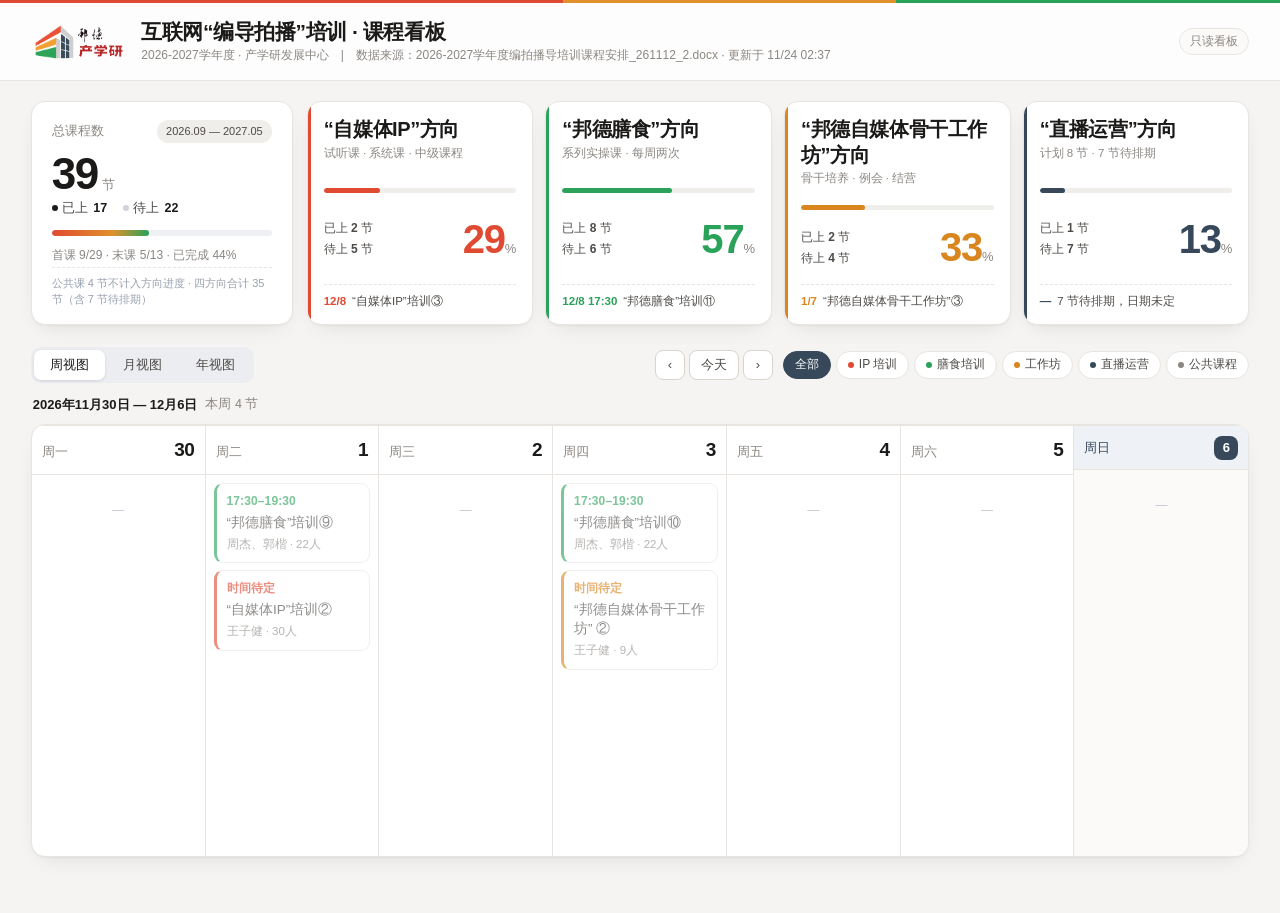
==== docs/index.html @ 047acc5b "移动端窄屏保留「只读看板」标识，改为紧凑样式" ====
<!DOCTYPE html>
<html lang="zh-CN">
<head>
<meta charset="utf-8" />
<meta name="viewport" content="width=device-width, initial-scale=1" />
<title>编导拍播培训 · 课程看板</title>
<link rel="stylesheet" href="./styles.css?v=c5e7b145" />
<link rel="icon" href="./assets/logo.png" />
</head>
<body>

<div class="brandbar"></div>

<header class="topbar">
  <div class="brand">
    <img class="brand-logo" src="./assets/logo.png" alt="邦德 · 产学研" />
    <div class="brand-text">
      <h1>互联网“编导拍播”培训 · 课程看板</h1>
      <p class="sub" id="meta-line">2026-2027学年度 · 产学研发展中心</p>
    </div>
  </div>
  <div class="topbar-actions">
    <span class="mode-badge" id="mode-badge"></span>
    <button class="btn ghost" id="btn-upload">
      <svg viewBox="0 0 20 20" width="15" height="15" fill="none" stroke="currentColor" stroke-width="1.7" stroke-linecap="round" stroke-linejoin="round"><path d="M10 14V3m0 0L6 7m4-4l4 4"/><path d="M3 13v3a2 2 0 002 2h10a2 2 0 002-2v-3"/></svg>
      上传课程表
    </button>
    <button class="btn primary" id="btn-edit">
      <svg viewBox="0 0 20 20" width="15" height="15" fill="none" stroke="currentColor" stroke-width="1.7" stroke-linecap="round" stroke-linejoin="round"><path d="M13.5 3.5l3 3L7 16H4v-3z"/></svg>
      编辑课程
    </button>
  </div>
</header>

<main>
  <!-- 总览 -->
  <section class="overview">
    <div class="card total-card">
      <div class="total-head">
        <span class="card-label">总课程数</span>
        <span class="pill" id="cycle-pill">—</span>
      </div>
      <div class="total-number"><span id="stat-total">0</span><em>节</em></div>
      <div class="total-split">
        <span><i class="dot done"></i>已上 <b id="stat-done">0</b></span>
        <span><i class="dot todo"></i>待上 <b id="stat-todo">0</b></span>
      </div>
      <div class="bar"><span id="stat-bar" style="width:0%"></span></div>
      <div class="total-foot" id="stat-foot">—</div>
    </div>

    <div class="track-grid" id="track-cards"></div>
  </section>

  <!-- 视图切换 -->
  <section class="views">
    <div class="viewbar">
      <div class="segmented" id="segmented">
        <button data-view="week" class="active">周视图</button>
        <button data-view="month">月视图</button>
        <button data-view="year">年视图</button>
      </div>
      <div class="viewbar-right">
        <div class="nav-group" id="nav-group">
          <button class="nav-btn" id="nav-prev" aria-label="上一个">‹</button>
          <button class="nav-btn today" id="nav-today">今天</button>
          <button class="nav-btn" id="nav-next" aria-label="下一个">›</button>
        </div>
        <div class="chips" id="filters"></div>
      </div>
    </div>

    <div class="view-title" id="view-title">—</div>

    <div class="panel" id="panel-week"></div>
    <div class="panel" id="panel-month" hidden></div>
    <div class="panel" id="panel-year" hidden></div>
  </section>
</main>

<!-- 编辑课程弹窗 -->
<div class="modal" id="modal-edit" hidden>
  <div class="modal-mask" data-close></div>
  <div class="modal-panel">
    <div class="modal-head">
      <div>
        <h2>编辑课程安排</h2>
        <p class="muted" id="edit-hint">修改后保存，看板会立即更新（自动备份上一版）</p>
      </div>
      <button class="icon-btn" data-close aria-label="关闭">✕</button>
    </div>
    <div class="modal-body">
      <div class="edit-toolbar">
        <button class="btn small ghost" id="btn-add-row">＋ 新增课程</button>
        <button class="btn small ghost" id="btn-export">导出 JSON</button>
        <span class="spacer"></span>
        <span class="muted small" id="edit-count">共 0 节</span>
      </div>
      <div class="edit-table-wrap">
        <table class="edit-table">
          <thead>
            <tr>
              <th style="width:118px">日期</th>
              <th style="width:76px">开始</th>
              <th style="width:76px">结束</th>
              <th>课程名称</th>
              <th style="width:152px">授课教师</th>
              <th style="width:78px">人数</th>
              <th style="width:196px">方向</th>
              <th style="width:44px"></th>
            </tr>
          </thead>
          <tbody id="edit-body"></tbody>
        </table>
      </div>
    </div>
    <div class="modal-foot">
      <span class="muted small">提示：日期用日期选择器，时间留空表示待定</span>
      <div class="grow"></div>
      <button class="btn ghost" data-close>取消</button>
      <button class="btn primary" id="btn-save">保存修改</button>
    </div>
  </div>
</div>

<!-- 上传课程表弹窗 -->
<div class="modal" id="modal-upload" hidden>
  <div class="modal-mask" data-close></div>
  <div class="modal-panel narrow">
    <div class="modal-head">
      <div>
        <h2>上传新的课程表</h2>
        <p class="muted">上传 .docx 课程安排，看板会自动重新读取并覆盖当前数据</p>
      </div>
      <button class="icon-btn" data-close aria-label="关闭">✕</button>
    </div>
    <div class="modal-body">
      <label class="dropzone" id="dropzone">
        <input type="file" id="file-input" accept=".docx,.csv,.json" hidden />
        <svg viewBox="0 0 24 24" width="30" height="30" fill="none" stroke="currentColor" stroke-width="1.6" stroke-linecap="round" stroke-linejoin="round"><path d="M12 16V4m0 0L7.5 8.5M12 4l4.5 4.5"/><path d="M4 15v3.5A2.5 2.5 0 006.5 21h11A2.5 2.5 0 0020 18.5V15"/></svg>
        <strong>点击选择文件，或直接拖进来</strong>
        <span class="muted small">支持 .docx（推荐）/ .csv / .json，单个文件不超过 40MB</span>
      </label>
      <div class="upload-status" id="upload-status" hidden></div>
      <ul class="tips">
        <li>文档里需要有表格，且四列含义为：<b>时间</b>（含「2026年11月10日 周二」）、<b>培训项目名称</b>、<b>授课教师</b>、<b>参与学生人数</b>。</li>
        <li>时间列里写了「17:30-19:30」会自动识别为上课时段，没写则显示为「待定」。</li>
        <li>方向按课程名关键词自动归类（膳食 / 工作坊 / 自媒体IP）；试听、动员会、宣讲会归入「公共课程」，只计入总数、不参与方向进度。上传后可在「编辑课程」里手动改。</li>
        <li id="tip-backup">上传前的版本会自动备份到 <code>data/backup/</code>，误传可从历史数据恢复。</li>
      </ul>
      <div class="meta-box" id="source-box"></div>
    </div>
    <div class="modal-foot">
      <div class="grow"></div>
      <button class="btn ghost" data-close>关闭</button>
    </div>
  </div>
</div>

<!-- 维护设置弹窗（仅 ?edit=1 时可进入） -->
<div class="modal" id="modal-maint" hidden>
  <div class="modal-mask" data-close></div>
  <div class="modal-panel narrow">
    <div class="modal-head">
      <div>
        <h2>维护设置</h2>
        <p class="muted">配置后，页面上的「编辑课程」「上传课程表」会直接提交到 GitHub 仓库，并自动重新发布</p>
      </div>
      <button class="icon-btn" data-close aria-label="关闭">✕</button>
    </div>
    <div class="modal-body">
      <label class="field"><span>仓库</span><input id="maint-repo" placeholder="用户名/仓库名" /></label>
      <label class="field"><span>分支</span><input id="maint-branch" placeholder="main" /></label>
      <label class="field"><span>访问令牌（Fine-grained token）</span><input id="maint-token" type="password" placeholder="github_pat_..." /></label>
      <p class="hint">令牌只保存在这台设备的浏览器里，不会随看板发布出去。建议新建 Fine-grained token，只授权这一个仓库，权限只勾 <b>Contents: Read and write</b>。</p>
      <div class="upload-status" id="maint-status" hidden></div>
    </div>
    <div class="modal-foot">
      <button class="btn ghost small" id="maint-clear">清除令牌</button>
      <div class="grow"></div>
      <button class="btn primary" id="maint-save">保存并验证</button>
    </div>
  </div>
</div>

<div class="toast" id="toast" hidden></div>

<script>window.__BUILD__={readonly:true,builtAt:"2026-11-24T05:23:12.564Z"};</script>
<script src="./docx-client.js?v=c5e7b145"></script>
<script src="./app.js?v=c5e7b145"></script>
</body>
</html>
---- docs/styles.css ----
:root {
  --bg: #f5f4f2;
  --surface: #ffffff;
  --surface-2: #fbfaf9;
  --line: #e8e5e0;
  --line-strong: #d8d4cd;
  --text: #1b1a19;
  --text-2: #4d4a47;
  --muted: #8b8681;

  /* —— 以下取自「邦德·产学研」logo —— */
  --brand: #b4201e;          /* 产学研字红 */
  --brand-soft: #fbeeec;
  --navy: #36485a;           /* 大楼窗格藏蓝 */
  --navy-soft: #eef2f6;
  --stripe-red: #e04a32;     /* 红色斜条 */
  --stripe-orange: #e0912b;  /* 橙色斜条 */
  --stripe-green: #2aa25a;   /* 绿色斜条 */

  --ip: #e04a32;
  --ip-soft: #fdeeeb;
  --meal: #2aa25a;
  --meal-soft: #e8f6ee;
  --workshop: #d9861f;
  --workshop-soft: #fdf3e4;
  --live: #36485a;
  --live-soft: #e9eef3;
  --common: #8b8681;
  --common-soft: #f0ede9;
  --neutral: #8b8681;
  --neutral-soft: #f0eeeb;
  --shadow: 0 1px 2px rgba(27, 26, 25, .04), 0 8px 24px -12px rgba(27, 26, 25, .16);
  --radius: 14px;
  --pad: clamp(20px, 2.4vw, 52px);
}

* { box-sizing: border-box; }

html, body {
  margin: 0;
  padding: 0;
  background: var(--bg);
  color: var(--text);
  font-family: -apple-system, BlinkMacSystemFont, "PingFang SC", "Hiragino Sans GB", "Microsoft YaHei", "Helvetica Neue", Arial, sans-serif;
  -webkit-font-smoothing: antialiased;
  font-size: 14px;
  line-height: 1.5;
}

button { font-family: inherit; cursor: pointer; }
.muted { color: var(--muted); }
.small { font-size: 12px; }
.grow { flex: 1; }

/* ---------------- 顶栏 ---------------- */
.topbar {
  display: flex;
  align-items: center;
  justify-content: space-between;
  gap: 16px;
  padding: 16px var(--pad);
  background: rgba(255, 255, 255, .82);
  backdrop-filter: saturate(1.6) blur(12px);
  border-bottom: 1px solid var(--line);
  position: sticky;
  top: 0;
  z-index: 40;
}
.brandbar {
  height: 3px;
  background: linear-gradient(90deg,
    var(--stripe-red) 0 44%,
    var(--stripe-orange) 44% 70%,
    var(--stripe-green) 70% 100%);
}
.brand { display: flex; align-items: center; gap: 14px; min-width: 0; }
.brand-logo {
  height: 42px;
  width: auto;
  display: block;
  flex: none;
  user-select: none;
  -webkit-user-drag: none;
}
.brand-text { min-width: 0; overflow: hidden; }
.brand h1 {
  font-size: 21px;
  font-weight: 600;
  margin: 0;
  letter-spacing: -.02em;
  line-height: 1.25;
  white-space: nowrap;
  overflow: hidden;
  text-overflow: ellipsis;
}
.brand .sub {
  margin: 1px 0 0;
  font-size: 12px;
  color: var(--muted);
  white-space: nowrap;
  overflow: hidden;
  text-overflow: ellipsis;
}
.meta-src { color: var(--muted); }
.topbar-actions { display: flex; gap: 8px; flex: none; align-items: center; }
.mode-badge {
  font-size: 11.5px;
  padding: 4px 10px;
  border-radius: 20px;
  white-space: nowrap;
  border: 1px solid var(--line);
  color: var(--muted);
  background: var(--surface-2);
  cursor: help;
}
.mode-badge.static { color: #8a6d3b; background: #fdf8ef; border-color: #f0e2c8; }
.mode-badge.server { color: var(--meal); background: var(--meal-soft); border-color: #cbe9db; }
.mode-badge.readonly { color: var(--muted); background: var(--surface-2); border-color: var(--line); }

/* 只读：课程卡与月历标签不再表现为可点 */
.is-readonly .sess, .is-readonly .mchip { cursor: default; }
.is-readonly .sess:hover { box-shadow: none; transform: none; }
.is-readonly .mchip:hover { filter: none; }

.btn {
  display: inline-flex;
  align-items: center;
  gap: 6px;
  height: 34px;
  padding: 0 14px;
  border-radius: 9px;
  border: 1px solid transparent;
  font-size: 13px;
  font-weight: 500;
  transition: background .15s, border-color .15s, transform .1s, box-shadow .15s;
  white-space: nowrap;
}
.btn:active { transform: translateY(1px); }
.btn.primary {
  background: var(--navy);
  color: #fff;
  box-shadow: 0 4px 14px -8px rgba(27, 26, 25, .7);
}
.btn.primary:hover { background: #2b3b4a; }
.btn.ghost {
  background: var(--surface);
  border-color: var(--line-strong);
  color: var(--text-2);
}
.btn.ghost:hover { background: var(--surface-2); border-color: #c3c8d2; color: var(--text); }
.btn.small { height: 30px; padding: 0 10px; font-size: 12.5px; }
.btn[disabled] { opacity: .5; pointer-events: none; }
.btn[hidden] { display: none !important; }

/* ---------------- 主体 ---------------- */
main { max-width: 1800px; margin: 0 auto; padding: 20px var(--pad) 56px; }

.overview {
  display: grid;
  grid-template-columns: 262px minmax(0, 1fr);
  gap: 14px;
  margin-bottom: 22px;
}

.card {
  background: var(--surface);
  border: 1px solid var(--line);
  border-radius: var(--radius);
  box-shadow: var(--shadow);
}

.total-card { padding: 18px 20px 16px; display: flex; flex-direction: column; }
.total-head { display: flex; align-items: center; justify-content: space-between; }
.card-label { font-size: 12.5px; color: var(--muted); letter-spacing: .02em; }
.pill {
  font-size: 11px;
  color: var(--text-2);
  background: var(--neutral-soft);
  border-radius: 20px;
  padding: 3px 9px;
  white-space: nowrap;
}
.total-number {
  display: flex; align-items: baseline; gap: 4px;
  margin: 8px 0 2px;
  font-variant-numeric: tabular-nums;
}
.total-number span { font-size: 44px; font-weight: 600; letter-spacing: -.03em; line-height: 1.05; }
.total-number em { font-style: normal; font-size: 13px; color: var(--muted); }
.total-split { display: flex; gap: 16px; font-size: 12.5px; color: var(--text-2); margin-bottom: 12px; }
.total-split b { font-weight: 600; color: var(--text); margin-left: 2px; font-variant-numeric: tabular-nums; }
.dot { width: 6px; height: 6px; border-radius: 50%; display: inline-block; vertical-align: 1px; margin-right: 4px; }
.dot.done { background: var(--text); }
.dot.todo { background: #cfd3db; }

.bar { height: 6px; border-radius: 6px; background: #eef0f4; overflow: hidden; }
.bar > span { display: block; height: 100%; border-radius: 6px; background: linear-gradient(90deg, var(--stripe-red), var(--stripe-orange) 62%, var(--stripe-green)); transition: width .5s cubic-bezier(.3,.8,.3,1); }
.total-foot { margin-top: 10px; font-size: 12px; color: var(--muted); }
.total-foot .foot-note {
  margin-top: 3px;
  font-size: 11px;
  color: #98a0ae;
  padding-top: 7px;
  border-top: 1px dashed var(--line);
  line-height: 1.5;
}

.track-grid {
  display: grid;
  grid-template-columns: repeat(4, minmax(0, 1fr));
  gap: 12px;
}
.track-card {
  background: var(--surface);
  border: 1px solid var(--line);
  border-radius: var(--radius);
  box-shadow: var(--shadow);
  padding: 15px 16px 14px;
  display: flex;
  flex-direction: column;
  justify-content: space-between;
  gap: 10px;
  position: relative;
  overflow: hidden;
}
.track-card::before {
  content: "";
  position: absolute;
  inset: 0 auto 0 0;
  width: 3px;
  background: var(--tc);
}
.track-head { display: block; }
.track-nums { display: flex; align-items: center; justify-content: space-between; gap: 6px; }
.track-name { font-size: 20px; font-weight: 600; letter-spacing: -.02em; line-height: 1.28; }
.track-sub { font-size: 11.5px; color: var(--muted); margin-top: 2px; }
.track-ratio { font-size: 13px; color: var(--muted); font-variant-numeric: tabular-nums; white-space: nowrap; line-height: 1; }
.track-ratio b { color: var(--tc); font-size: 40px; font-weight: 600; letter-spacing: -.03em; line-height: .95; }
.track-bar { height: 5px; border-radius: 5px; background: var(--neutral-soft); overflow: hidden; }
.track-bar > span { display: block; height: 100%; background: var(--tc); border-radius: 5px; transition: width .5s cubic-bezier(.3,.8,.3,1); }
.track-meta { display: flex; flex-direction: column; gap: 3px; font-size: 12px; color: var(--text-2); white-space: nowrap; }
.track-next {
  font-size: 11.5px;
  color: var(--muted);
  border-top: 1px dashed var(--line);
  padding-top: 8px;
  display: flex;
  gap: 6px;
  align-items: baseline;
  line-height: 1.45;
}
.track-next b { color: var(--text-2); font-weight: 500; }
.track-next .nx-date { color: var(--tc); font-weight: 600; flex: none; }

/* ---------------- 视图区 ---------------- */
.views { }
.viewbar {
  display: flex;
  align-items: center;
  justify-content: space-between;
  gap: 12px;
  flex-wrap: wrap;
  margin-bottom: 12px;
}
.segmented {
  display: inline-flex;
  background: #ebedf1;
  border-radius: 10px;
  padding: 3px;
  gap: 2px;
}
.segmented button {
  border: 0;
  background: transparent;
  color: var(--text-2);
  font-size: 13px;
  font-weight: 500;
  padding: 6px 16px;
  border-radius: 7px;
  transition: background .15s, color .15s, box-shadow .15s;
}
.segmented button:hover { color: var(--text); }
.segmented button.active {
  background: var(--surface);
  color: var(--text);
  box-shadow: 0 1px 3px rgba(20,24,35,.12);
}
.viewbar-right { display: flex; align-items: center; gap: 10px; flex-wrap: wrap; }
.nav-group { display: inline-flex; align-items: center; gap: 4px; }
.nav-btn {
  height: 30px;
  min-width: 30px;
  padding: 0 9px;
  border-radius: 8px;
  border: 1px solid var(--line-strong);
  background: var(--surface);
  color: var(--text-2);
  font-size: 13px;
  line-height: 1;
}
.nav-btn:hover { background: var(--surface-2); color: var(--text); }
.nav-btn.today { padding: 0 11px; }
.nav-btn[hidden] { display: none; }

.chips { display: inline-flex; gap: 5px; flex-wrap: wrap; }
.chip {
  height: 28px;
  padding: 0 11px;
  border-radius: 20px;
  border: 1px solid var(--line);
  background: var(--surface);
  color: var(--text-2);
  font-size: 12px;
  display: inline-flex;
  align-items: center;
  gap: 5px;
  transition: all .15s;
}
.chip:hover { border-color: var(--line-strong); }
.chip .cdot { width: 6px; height: 6px; border-radius: 50%; background: var(--cc, #c9ccd4); }
.chip.on { background: var(--navy); color: #fff; border-color: var(--navy); }
.chip.on .cdot { background: #fff; }

.view-title {
  font-size: 12.5px;
  color: var(--muted);
  margin: 0 2px 10px;
  display: flex;
  gap: 8px;
  align-items: center;
}
.view-title b { color: var(--text); font-size: 13px; font-weight: 600; }

.panel {
  background: var(--surface);
  border: 1px solid var(--line);
  border-radius: var(--radius);
  box-shadow: var(--shadow);
  overflow: hidden;
}
.panel[hidden] { display: none; }

/* ---------------- 周视图 ---------------- */
.week-grid {
  display: grid;
  grid-template-columns: repeat(7, minmax(0, 1fr));
  border-top: 1px solid var(--line);
}
.week-col { border-right: 1px solid var(--line); min-height: max(258px, min(calc(100vh - 470px), 520px)); display: flex; flex-direction: column; }
.week-col:last-child { border-right: 0; }
.week-col.is-today { background: #fbfaf8; }
.week-col-head {
  padding: 10px 10px 9px;
  border-bottom: 1px solid var(--line);
  display: flex;
  align-items: baseline;
  justify-content: space-between;
}
.week-col-head .dow { font-size: 12.5px; color: var(--muted); }
.week-col-head .dnum { font-size: 19px; font-weight: 600; letter-spacing: -.02em; }
.week-col.is-today .week-col-head { background: var(--navy-soft); }
.week-col.is-today .dow, .week-col.is-today .dnum { color: var(--navy); }
.week-col.is-today .dnum {
  background: var(--navy); color: #fff;
  width: 24px; height: 24px; border-radius: 8px;
  display: grid; place-items: center; font-size: 13px;
}
.week-col-body { padding: 8px; display: flex; flex-direction: column; gap: 7px; flex: 1; }
.week-empty { color: #c4c8d1; font-size: 12px; text-align: center; padding: 18px 0; }

.sess {
  border: 1px solid var(--line);
  border-left: 3px solid var(--tc);
  border-radius: 9px;
  padding: 8px 10px 9px;
  background: var(--surface);
  cursor: pointer;
  transition: box-shadow .15s, transform .1s, border-color .15s;
}
.sess:hover { box-shadow: 0 4px 14px -6px rgba(20,24,35,.25); transform: translateY(-1px); }
.sess-time {
  font-size: 12px;
  color: var(--tc);
  font-variant-numeric: tabular-nums;
  font-weight: 600;
  letter-spacing: .01em;
}
.sess-title { font-size: 13.5px; line-height: 1.42; margin-top: 3px; color: var(--text); word-break: break-word; }
.sess-teacher { font-size: 11.5px; color: var(--muted); margin-top: 4px; }
.sess.is-past { opacity: .62; }
.sess.is-past .sess-title { color: var(--text-2); }

/* ---------------- 月视图 ---------------- */
.month-dow {
  display: grid;
  grid-template-columns: repeat(7, minmax(0, 1fr));
  border-bottom: 1px solid var(--line);
  background: var(--surface-2);
}
.month-dow div { padding: 8px 10px; font-size: 12px; color: var(--muted); text-align: left; }
.month-grid { display: grid; grid-template-columns: repeat(7, minmax(0, 1fr)); }
.month-cell {
  min-height: 116px;
  border-right: 1px solid var(--line);
  border-bottom: 1px solid var(--line);
  padding: 6px 6px 7px;
  display: flex;
  flex-direction: column;
  gap: 4px;
}
.month-cell:nth-child(7n) { border-right: 0; }
.month-cell.dim { background: #fcfcfd; }
.month-cell.dim .mnum { color: #c8ccd4; }
.month-cell.is-today { background: #fbfaf8; box-shadow: inset 0 0 0 1.5px #cbd6e2; }
.mnum {
  font-size: 13.5px;
  font-variant-numeric: tabular-nums;
  color: var(--text-2);
  display: flex;
  align-items: center;
  justify-content: space-between;
  padding: 0 1px 1px;
}
.month-cell.is-today .mnum { color: var(--navy); font-weight: 700; }
.mn-count { font-size: 11px; color: var(--muted); }
.mchip {
  font-size: 12px;
  line-height: 1.45;
  padding: 3px 6px;
  border-radius: 5px;
  background: var(--tc-soft);
  color: var(--text);
  border-left: 2px solid var(--tc);
  cursor: pointer;
  white-space: normal;
  overflow-wrap: anywhere;
  display: -webkit-box;
  -webkit-line-clamp: 2;
  -webkit-box-orient: vertical;
  overflow: hidden;
}
.mchip:hover { filter: brightness(.975); }
.mchip .mt { color: var(--tc); font-weight: 600; font-variant-numeric: tabular-nums; margin-right: 3px; }
.mmore { font-size: 11px; color: var(--muted); padding-left: 2px; cursor: pointer; }
.mmore:hover { color: var(--text); }

/* ---------------- 年视图 ---------------- */
.year-grid {
  display: grid;
  grid-template-columns: repeat(auto-fill, minmax(196px, 1fr));
  background: var(--surface);
}
.year-month {
  background: var(--surface);
  padding: 13px 14px 14px;
  cursor: pointer;
  transition: background .15s;
  border-right: 1px solid var(--line);
  border-bottom: 1px solid var(--line);
  min-height: 128px;
}
.year-month:hover { background: var(--surface-2); }
.ym-head { display: flex; align-items: baseline; justify-content: space-between; margin-bottom: 9px; }
.ym-name { font-size: 13.5px; font-weight: 600; letter-spacing: -.01em; }
.ym-name span { font-size: 11px; color: var(--muted); font-weight: 400; margin-left: 4px; }
.ym-count { font-size: 11px; color: var(--muted); font-variant-numeric: tabular-nums; }
.ym-count b { color: var(--text); font-size: 12.5px; }
.ym-days { display: grid; grid-template-columns: repeat(7, 1fr); gap: 3px; }
.ym-day {
  aspect-ratio: 1 / 1;
  border-radius: 3px;
  background: #f0f1f4;
  position: relative;
}
.ym-day.has { background: var(--tc); }
.ym-day.has.soft { opacity: .45; }
.ym-day.today { box-shadow: 0 0 0 1.5px var(--navy); }
.tbd-row {
  display: flex;
  align-items: center;
  gap: 8px;
  flex-wrap: wrap;
  padding: 12px 14px;
  border-top: 1px solid var(--line);
  background: var(--surface-2);
  font-size: 12px;
}
.tbd-label {
  font-size: 11.5px;
  color: var(--muted);
  letter-spacing: .02em;
}
.tbd-chip {
  display: inline-flex;
  align-items: center;
  gap: 5px;
  font-size: 11.5px;
  color: var(--text-2);
  background: var(--tc-soft);
  border-left: 2px solid var(--tc);
  border-radius: 6px;
  padding: 3px 8px;
}
.tbd-chip b { color: var(--tc); font-weight: 600; }
.tbd-hint { font-size: 11px; color: #b3ada6; margin-left: 2px; }
.year-legend {
  display: flex;
  gap: 14px;
  padding: 11px 14px;
  border-top: 1px solid var(--line);
  font-size: 11.5px;
  color: var(--muted);
  flex-wrap: wrap;
  align-items: center;
}
.year-legend i { width: 8px; height: 8px; border-radius: 2px; display: inline-block; margin-right: 5px; vertical-align: -0.5px; }

/* ---------------- 弹窗 ---------------- */
.modal { position: fixed; inset: 0; z-index: 100; display: grid; place-items: center; padding: 24px; }
.modal[hidden] { display: none; }
.modal-mask { position: absolute; inset: 0; background: rgba(20, 24, 35, .38); backdrop-filter: blur(2px); animation: fade .18s ease; }
.modal-panel {
  position: relative;
  width: min(1020px, 100%);
  max-height: calc(100vh - 48px);
  background: var(--surface);
  border-radius: 16px;
  box-shadow: 0 30px 80px -24px rgba(20, 24, 35, .45);
  display: flex;
  flex-direction: column;
  animation: pop .2s cubic-bezier(.2,.8,.3,1);
  overflow: hidden;
}
.modal-panel.narrow { width: min(560px, 100%); }
@keyframes fade { from { opacity: 0; } }
@keyframes pop { from { opacity: 0; transform: translateY(8px) scale(.985); } }

.modal-head {
  display: flex;
  align-items: flex-start;
  justify-content: space-between;
  gap: 16px;
  padding: 18px 20px 14px;
  border-bottom: 1px solid var(--line);
}
.modal-head h2 { font-size: 16px; margin: 0 0 3px; font-weight: 600; letter-spacing: -.01em; }
.modal-head p { margin: 0; font-size: 12px; }
.icon-btn {
  width: 30px; height: 30px;
  border-radius: 8px;
  border: 0;
  background: transparent;
  color: var(--muted);
  font-size: 14px;
  flex: none;
}
.icon-btn:hover { background: var(--neutral-soft); color: var(--text); }
.modal-body { padding: 14px 20px; overflow: auto; flex: 1; }
.modal-foot {
  display: flex;
  align-items: center;
  gap: 8px;
  padding: 12px 20px;
  border-top: 1px solid var(--line);
  background: var(--surface-2);
}

.edit-toolbar { display: flex; align-items: center; gap: 8px; margin-bottom: 10px; }
.edit-table-wrap { border: 1px solid var(--line); border-radius: 10px; overflow: auto; max-height: 52vh; }
.edit-table { width: 100%; border-collapse: collapse; font-size: 12.5px; }
.edit-table th {
  position: sticky; top: 0; z-index: 1;
  background: var(--surface-2);
  text-align: left;
  font-weight: 500;
  color: var(--muted);
  font-size: 11.5px;
  padding: 8px 8px;
  border-bottom: 1px solid var(--line);
  white-space: nowrap;
}
.edit-table td { padding: 4px 6px; border-bottom: 1px solid #f0f1f4; vertical-align: middle; }
.edit-table tr:last-child td { border-bottom: 0; }
.edit-table input, .edit-table select {
  width: 100%;
  height: 28px;
  padding: 0 7px;
  border: 1px solid transparent;
  border-radius: 6px;
  background: transparent;
  font-family: inherit;
  font-size: 12.5px;
  color: var(--text);
}
.edit-table input:hover, .edit-table select:hover { border-color: var(--line-strong); }
.edit-table input:focus, .edit-table select:focus {
  outline: none;
  border-color: var(--navy);
  background: #fff;
  box-shadow: 0 0 0 3px rgba(54,72,90,.14);
}
.edit-table input[type="date"], .edit-table input[type="time"] { font-variant-numeric: tabular-nums; }
.edit-table select { font-size: 12px; }
.edit-table select { font-size: 12px; }
.row-del {
  width: 26px; height: 26px;
  border: 0; background: transparent;
  border-radius: 6px;
  color: #b9bec8;
  font-size: 13px;
}
.row-del:hover { background: #fff0f0; color: #e03e3e; }
.edit-table tr.dirty input, .edit-table tr.dirty select { background: #fffbeb; }
.edit-table tr.is-new input, .edit-table tr.is-new select { background: #f5f8ff; }
.edit-table tr.is-tbd td { background: #faf8f5; }
.edit-table tr.is-tbd input[type="date"] { color: #b3ada6; }

/* 上传 */
.dropzone {
  display: flex;
  flex-direction: column;
  align-items: center;
  gap: 6px;
  padding: 30px 20px;
  border: 1.5px dashed var(--line-strong);
  border-radius: 12px;
  background: var(--surface-2);
  color: var(--text-2);
  cursor: pointer;
  text-align: center;
  transition: all .15s;
}
.dropzone:hover, .dropzone.drag { border-color: var(--navy); background: var(--navy-soft); color: var(--navy); }
.dropzone strong { font-size: 13px; font-weight: 500; }
.dropzone svg { color: var(--muted); }
.dropzone:hover svg, .dropzone.drag svg { color: var(--navy); }
.field { display: block; margin-bottom: 12px; }
.field > span { display: block; font-size: 12px; color: var(--muted); margin-bottom: 5px; }
.field input {
  width: 100%;
  height: 34px;
  padding: 0 10px;
  border: 1px solid var(--line-strong);
  border-radius: 8px;
  font-family: inherit;
  font-size: 13px;
  color: var(--text);
  background: #fff;
}
.field input:focus { outline: none; border-color: var(--navy); box-shadow: 0 0 0 3px rgba(54,72,90,.12); }
.hint { font-size: 11.5px; color: var(--muted); line-height: 1.65; margin: 2px 0 0; }
.hint b { color: var(--text-2); font-weight: 600; }
.mode-badge.clickable { cursor: pointer; }
.mode-badge.clickable:hover { border-color: var(--line-strong); color: var(--text-2); }

.upload-status {
  margin-top: 12px;
  padding: 11px 13px;
  border-radius: 10px;
  font-size: 12.5px;
  background: var(--meal-soft);
  color: #0a6f4a;
  border: 1px solid #bfe9d8;
  white-space: pre-wrap;
}
.upload-status.err { background: #fff1f1; color: #b3261e; border-color: #f6cfcf; }
.upload-status.loading { background: var(--navy-soft); color: var(--navy); border-color: #d3dde8; }
.tips { margin: 16px 0 0; padding-left: 18px; color: var(--muted); font-size: 12px; line-height: 1.75; }
.tips b { color: var(--text-2); font-weight: 500; }
.tips code { background: var(--neutral-soft); padding: 1px 5px; border-radius: 4px; font-size: 11.5px; }
.meta-box {
  margin-top: 14px;
  padding: 10px 12px;
  background: var(--surface-2);
  border: 1px solid var(--line);
  border-radius: 9px;
  font-size: 11.5px;
  color: var(--muted);
  display: grid;
  gap: 3px;
}
.meta-box b { color: var(--text-2); font-weight: 500; }

/* toast */
.toast {
  position: fixed;
  left: 50%;
  bottom: 28px;
  transform: translateX(-50%);
  background: #1b1a19;
  color: #fff;
  font-size: 13px;
  padding: 10px 17px;
  border-radius: 10px;
  box-shadow: 0 12px 32px -12px rgba(0,0,0,.5);
  z-index: 200;
  animation: toastIn .2s ease;
}
.toast[hidden] { display: none; }
@keyframes toastIn { from { opacity: 0; transform: translate(-50%, 8px); } }

@media (max-width: 1180px) {
  .track-grid { grid-template-columns: repeat(2, minmax(0, 1fr)); }
}
@media (max-width: 1080px) {
  .overview { grid-template-columns: 1fr; }
}
/* ---------------- 移动端 ---------------- */
@media (max-width: 820px) {
  main { padding: 14px 12px 44px; }

  /* 顶栏：品牌独占一行，操作区落到第二行，避免挤成竖排 */
  .topbar {
    padding: 10px 12px;
    row-gap: 10px;
    flex-wrap: wrap;
    align-items: center;
    position: static;
  }
  .brand { flex: 1 1 100%; gap: 10px; min-width: 0; }
  .brand-logo { height: 30px; }
  .brand h1 { font-size: 15px; }
  .brand .sub { font-size: 11px; margin-top: 0; }
  .meta-src { display: none; }
  .topbar-actions { width: 100%; justify-content: flex-end; gap: 8px; }
  .topbar-actions .mode-badge { margin-right: auto; }

  .track-grid { grid-template-columns: repeat(2, minmax(0, 1fr)); gap: 10px; }
  .week-grid { grid-template-columns: repeat(2, minmax(0, 1fr)); }
  .week-col { border-bottom: 1px solid var(--line); min-height: 140px; }
  .month-cell { min-height: 92px; }
  .modal { padding: 10px; }
  .modal-head { padding: 14px 16px 12px; }
  .modal-body { padding: 12px 16px; }
  .modal-foot { padding: 10px 16px; }
  .btn span.lbl { display: none; }

  .viewbar { gap: 10px; }
  .segmented { width: 100%; }
  .segmented button { flex: 1 1 0; padding: 7px 0; }
  .viewbar-right { width: 100%; justify-content: space-between; }
  .chips { flex: 1 1 auto; flex-wrap: nowrap; overflow-x: auto; padding-bottom: 2px; scrollbar-width: none; }
  .chips::-webkit-scrollbar { display: none; }
  .chip { flex: none; }
}

@media (max-width: 560px) {
  .track-grid { grid-template-columns: 1fr; }
}

@media (max-width: 430px) {
  /* 窄屏保留「只读看板」标识（分享出去的链接需要这层说明），只做紧凑化 */
  .mode-badge { display: inline-flex; font-size: 11px; padding: 2px 8px; margin-right: auto; }
  .topbar-actions { flex-wrap: wrap; row-gap: 6px; }
  .topbar-actions .btn { flex: 1 1 0; justify-content: center; }
  .week-grid { grid-template-columns: 1fr; }
  .week-col { min-height: 0; }
  .week-col-body { padding: 8px 10px; }
  .track-name { font-size: 18px; }
  .track-ratio b { font-size: 34px; }
  .mchip { font-size: 11px; padding: 2px 5px; }
  .month-cell { min-height: 86px; padding: 5px 4px 6px; }
  .month-dow div { padding: 6px 6px; font-size: 11px; }
}
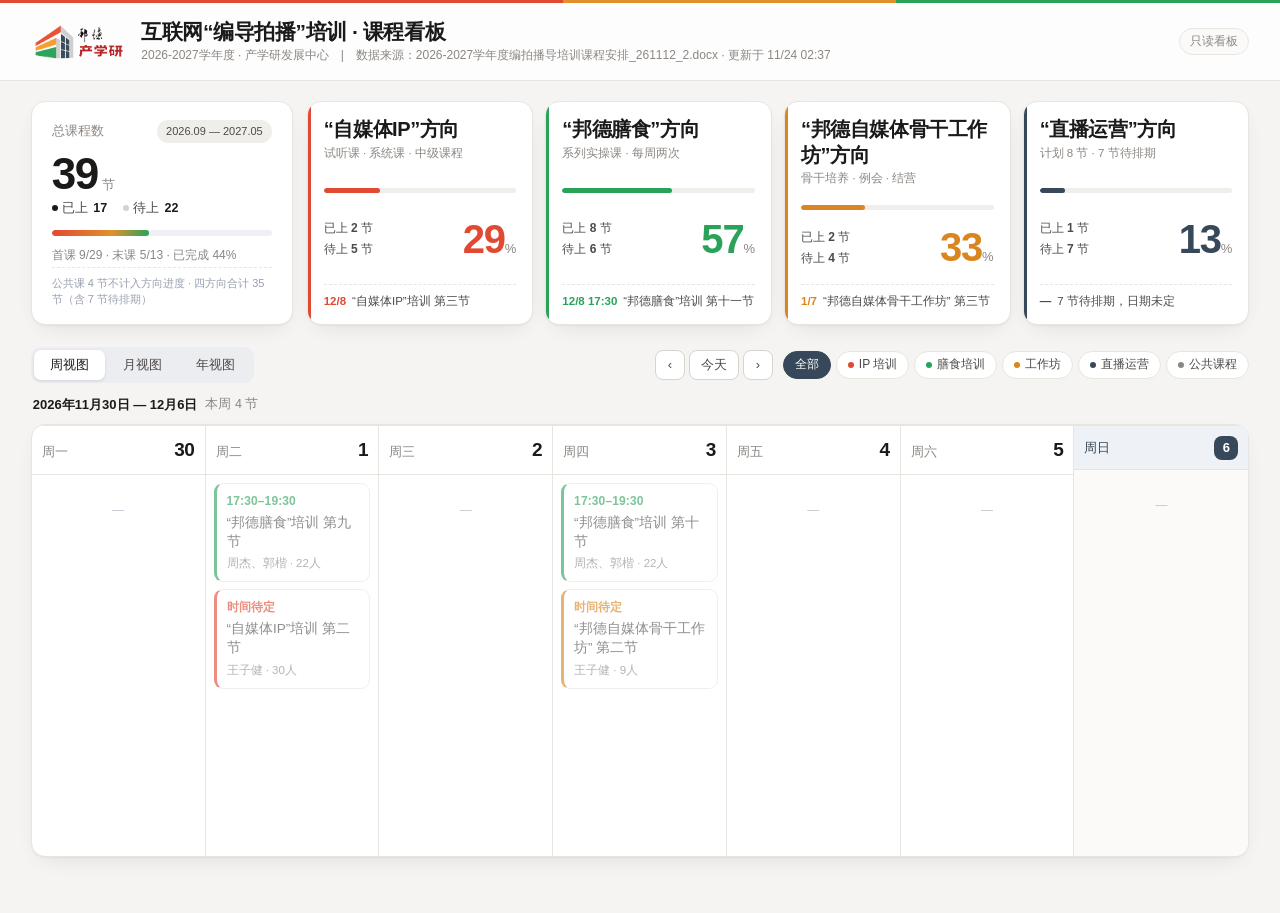
==== commit a622903c: "圈标序号改为「第 N 节」并与课名空一格；编辑弹窗加宽、修列宽" ====
--- a/docs/index.html
+++ b/docs/index.html
@@ -4,7 +4,7 @@
 <meta charset="utf-8" />
 <meta name="viewport" content="width=device-width, initial-scale=1" />
 <title>编导拍播培训 · 课程看板</title>
-<link rel="stylesheet" href="./styles.css?v=c5e7b145" />
+<link rel="stylesheet" href="./styles.css?v=4f74f708" />
 <link rel="icon" href="./assets/logo.png" />
 </head>
 <body>
@@ -81,7 +81,7 @@
 <!-- 编辑课程弹窗 -->
 <div class="modal" id="modal-edit" hidden>
   <div class="modal-mask" data-close></div>
-  <div class="modal-panel">
+  <div class="modal-panel wide">
     <div class="modal-head">
       <div>
         <h2>编辑课程安排</h2>
@@ -104,9 +104,9 @@
               <th style="width:76px">开始</th>
               <th style="width:76px">结束</th>
               <th>课程名称</th>
-              <th style="width:152px">授课教师</th>
-              <th style="width:78px">人数</th>
-              <th style="width:196px">方向</th>
+              <th style="width:140px">授课教师</th>
+              <th style="width:70px">人数</th>
+              <th style="width:216px">方向</th>
               <th style="width:44px"></th>
             </tr>
           </thead>
@@ -185,8 +185,8 @@
 
 <div class="toast" id="toast" hidden></div>
 
-<script>window.__BUILD__={readonly:true,builtAt:"2026-11-24T05:23:12.564Z"};</script>
-<script src="./docx-client.js?v=c5e7b145"></script>
-<script src="./app.js?v=c5e7b145"></script>
+<script>window.__BUILD__={readonly:true,builtAt:"2026-11-24T08:13:08.877Z"};</script>
+<script src="./docx-client.js?v=4f74f708"></script>
+<script src="./app.js?v=4f74f708"></script>
 </body>
 </html>
--- a/docs/styles.css
+++ b/docs/styles.css
@@ -532,6 +532,8 @@
   overflow: hidden;
 }
 .modal-panel.narrow { width: min(560px, 100%); }
+/* 编辑课程：列多、课程名长，单独放宽 */
+.modal-panel.wide { width: min(1260px, 100%); }
 @keyframes fade { from { opacity: 0; } }
 @keyframes pop { from { opacity: 0; transform: translateY(8px) scale(.985); } }
 
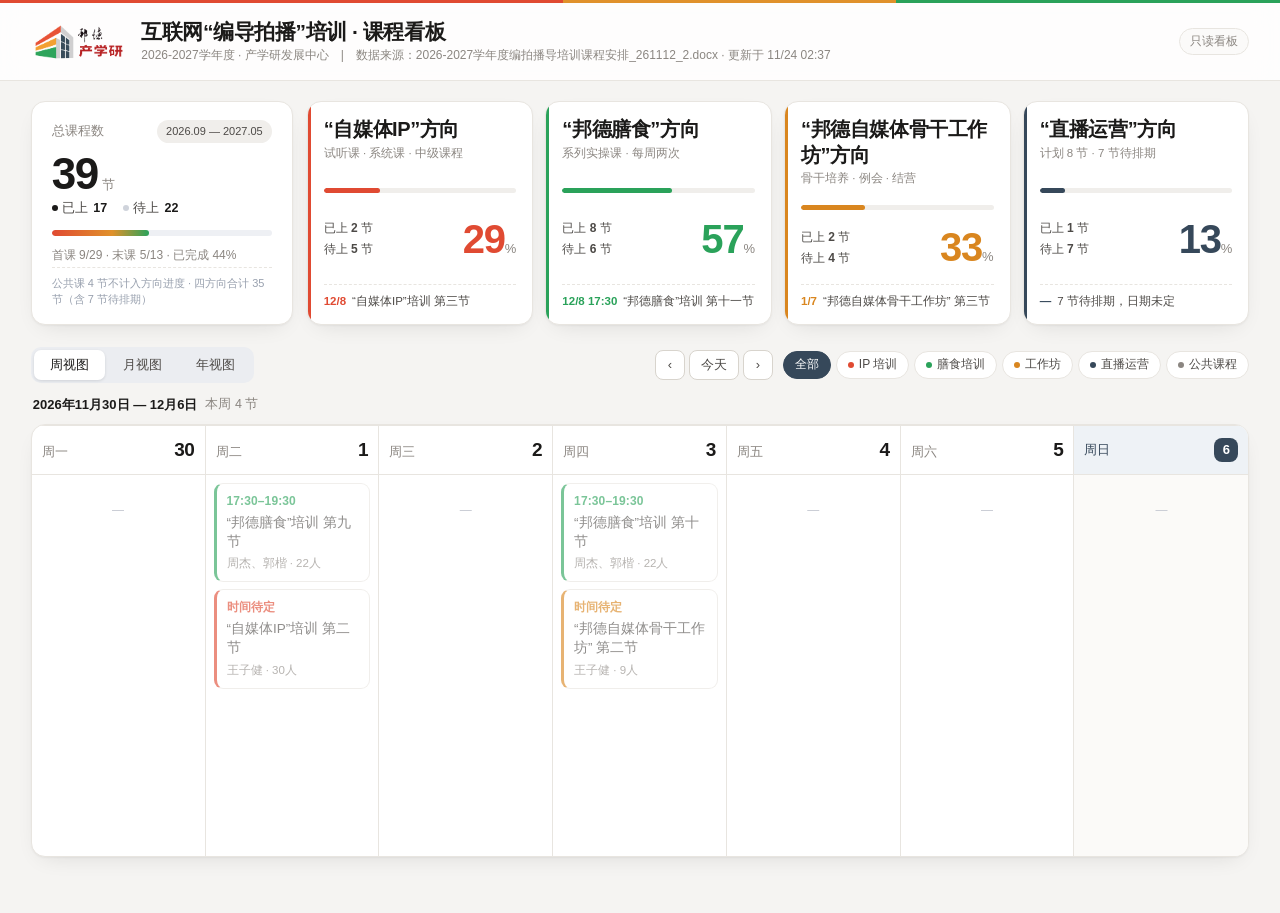
==== commit 66c6ea1d: "修复周视图今天列表头比其它列矮 5px：给日期圆角块补足行高" ====
--- a/docs/index.html
+++ b/docs/index.html
@@ -4,7 +4,7 @@
 <meta charset="utf-8" />
 <meta name="viewport" content="width=device-width, initial-scale=1" />
 <title>编导拍播培训 · 课程看板</title>
-<link rel="stylesheet" href="./styles.css?v=4f74f708" />
+<link rel="stylesheet" href="./styles.css?v=6cb67578" />
 <link rel="icon" href="./assets/logo.png" />
 </head>
 <body>
@@ -185,8 +185,8 @@
 
 <div class="toast" id="toast" hidden></div>
 
-<script>window.__BUILD__={readonly:true,builtAt:"2026-11-24T08:13:08.877Z"};</script>
-<script src="./docx-client.js?v=4f74f708"></script>
-<script src="./app.js?v=4f74f708"></script>
+<script>window.__BUILD__={readonly:true,builtAt:"2026-11-24T08:47:51.465Z"};</script>
+<script src="./docx-client.js?v=6cb67578"></script>
+<script src="./app.js?v=6cb67578"></script>
 </body>
 </html>
--- a/docs/styles.css
+++ b/docs/styles.css
@@ -364,6 +364,8 @@
   background: var(--navy); color: #fff;
   width: 24px; height: 24px; border-radius: 8px;
   display: grid; place-items: center; font-size: 13px;
+  /* 24 + 2 + 3 = 29，与其它列 19px 数字的行高一致，否则今天这一列的表头会矮 5px */
+  margin: 2px 0 3px;
 }
 .week-col-body { padding: 8px; display: flex; flex-direction: column; gap: 7px; flex: 1; }
 .week-empty { color: #c4c8d1; font-size: 12px; text-align: center; padding: 18px 0; }
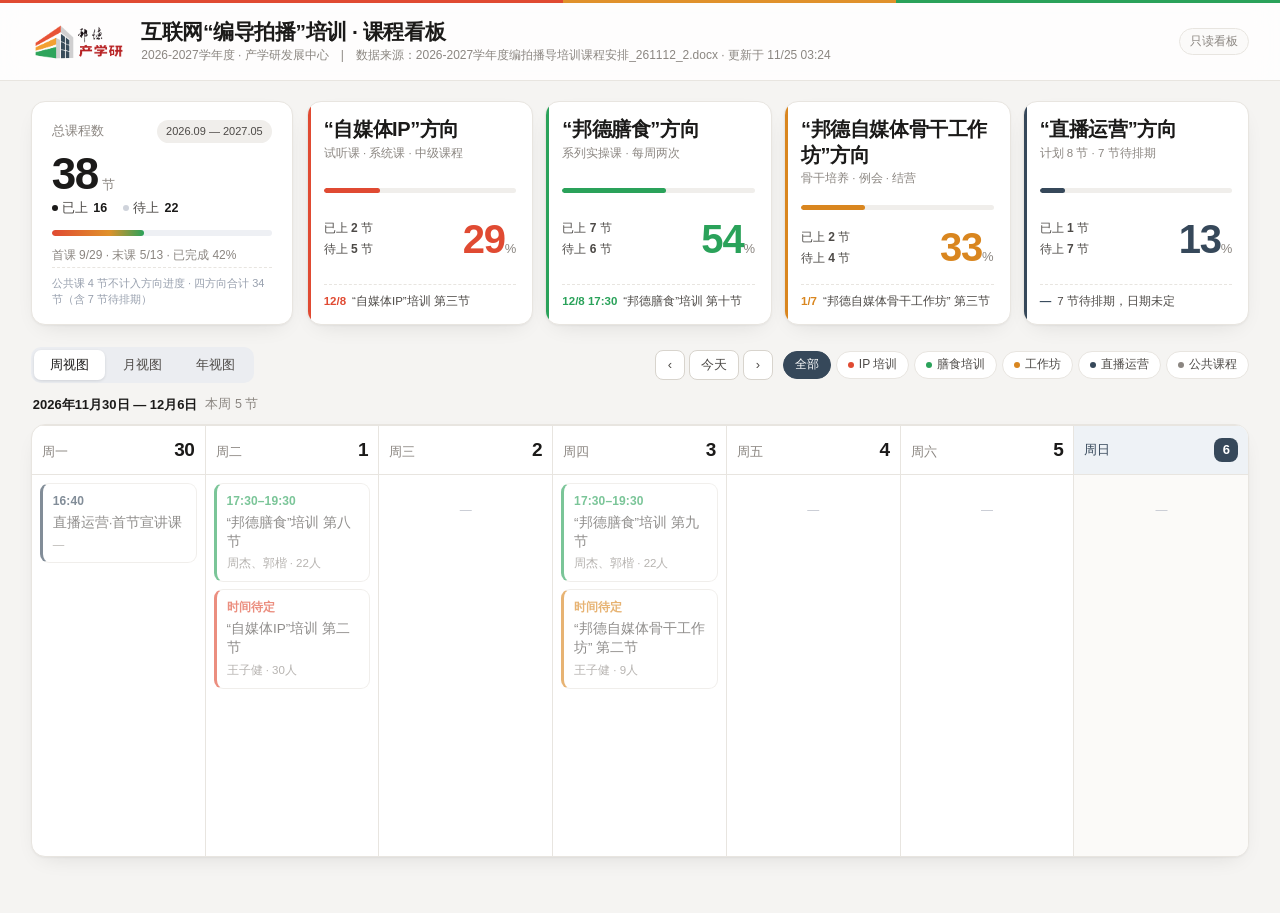
==== commit c401db43: "11/26 膳食第八节暂停并重排后续节数；直播宣讲课改到 11/30" ====
--- a/docs/index.html
+++ b/docs/index.html
@@ -185,7 +185,7 @@
 
 <div class="toast" id="toast" hidden></div>
 
-<script>window.__BUILD__={readonly:true,builtAt:"2026-11-24T08:47:51.465Z"};</script>
+<script>window.__BUILD__={readonly:true,builtAt:"2026-11-25T03:24:57.946Z"};</script>
 <script src="./docx-client.js?v=6cb67578"></script>
 <script src="./app.js?v=6cb67578"></script>
 </body>
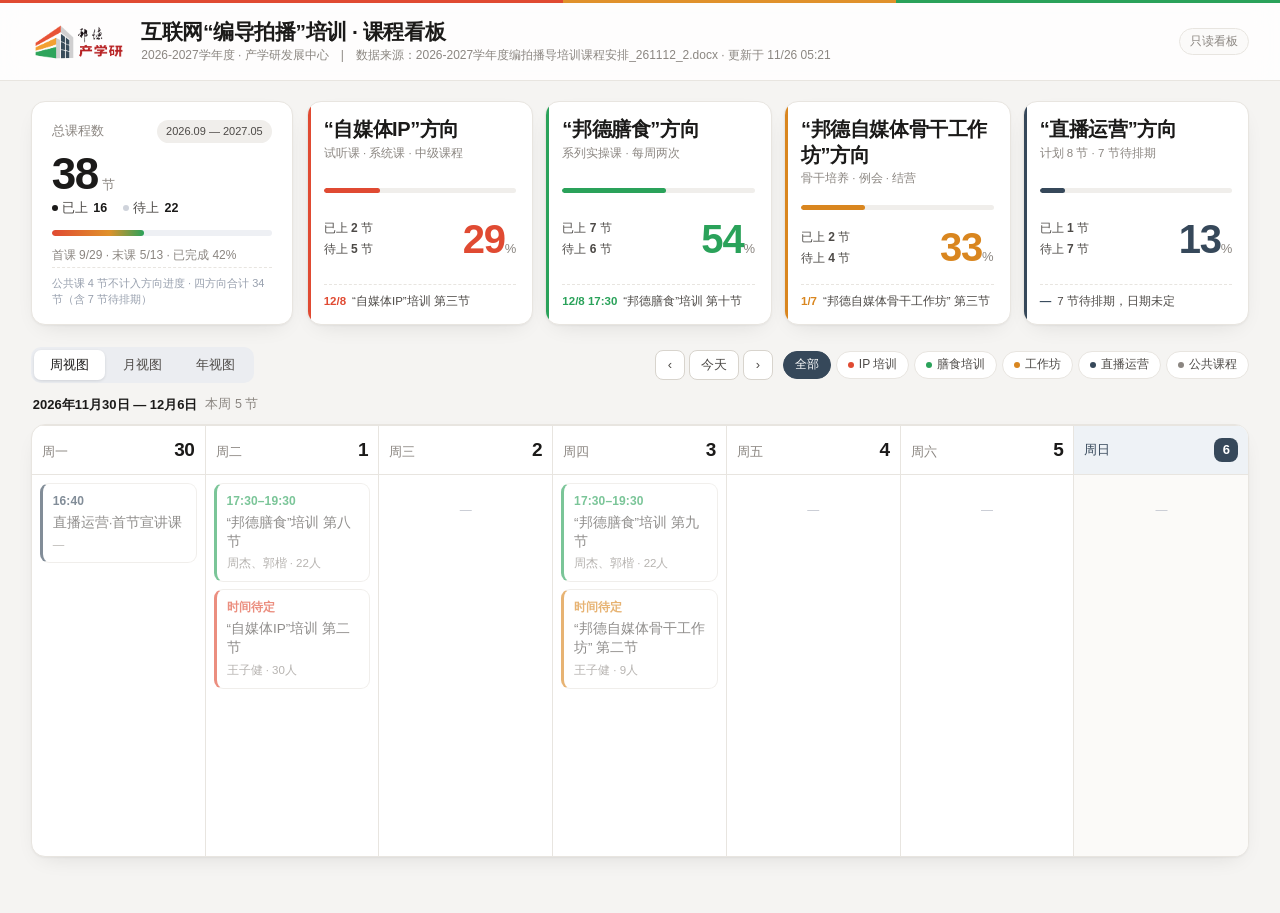
==== commit aee2d62c: "新增拖动改期：编辑模式开关 + 拖动保存条 + 一键推送上线" ====
--- a/docs/index.html
+++ b/docs/index.html
@@ -4,7 +4,7 @@
 <meta charset="utf-8" />
 <meta name="viewport" content="width=device-width, initial-scale=1" />
 <title>编导拍播培训 · 课程看板</title>
-<link rel="stylesheet" href="./styles.css?v=6cb67578" />
+<link rel="stylesheet" href="./styles.css?v=a2d7a76d" />
 <link rel="icon" href="./assets/logo.png" />
 </head>
 <body>
@@ -21,6 +21,11 @@
   </div>
   <div class="topbar-actions">
     <span class="mode-badge" id="mode-badge"></span>
+    <button class="btn ghost" id="btn-push" hidden title="把本地已保存的课程表提交到 GitHub，约 1 分钟后线上生效">
+      <svg viewBox="0 0 20 20" width="15" height="15" fill="none" stroke="currentColor" stroke-width="1.7" stroke-linecap="round" stroke-linejoin="round"><path d="M10 3v11m0 0l-4-4m4 4l4-4"/><path d="M4 16h12"/></svg>
+      <span class="lbl">推送上线</span>
+      <i class="push-dot" id="push-dot" hidden></i>
+    </button>
     <button class="btn ghost" id="btn-upload">
       <svg viewBox="0 0 20 20" width="15" height="15" fill="none" stroke="currentColor" stroke-width="1.7" stroke-linecap="round" stroke-linejoin="round"><path d="M10 14V3m0 0L6 7m4-4l4 4"/><path d="M3 13v3a2 2 0 002 2h10a2 2 0 002-2v-3"/></svg>
       上传课程表
@@ -66,8 +71,17 @@
           <button class="nav-btn today" id="nav-today">今天</button>
           <button class="nav-btn" id="nav-next" aria-label="下一个">›</button>
         </div>
+        <button class="btn small ghost drag-toggle" id="btn-dragmode" hidden
+                title="打开后可直接把课程块拖到其它日期（周视图 / 月视图）">
+          <svg viewBox="0 0 20 20" width="14" height="14" fill="none" stroke="currentColor" stroke-width="1.7" stroke-linecap="round" stroke-linejoin="round"><path d="M7 3v14M13 3v14M3 7h14M3 13h14"/></svg>
+          <span class="lbl">拖动编辑</span>
+        </button>
         <div class="chips" id="filters"></div>
       </div>
+    </div>
+
+    <div class="drag-hint" id="drag-hint" hidden>
+      拖动编辑已开启：按住课程块拖到其它日期即可改期（只改日期，时间不变）。改完记得点下方「保存到本机」。
     </div>
 
     <div class="view-title" id="view-title">—</div>
@@ -77,6 +91,16 @@
     <div class="panel" id="panel-year" hidden></div>
   </section>
 </main>
+
+<!-- 拖动后的保存条 -->
+<div class="dirty-bar" id="dirty-bar" hidden>
+  <span class="dirty-dot"></span>
+  <span id="dirty-text">有未保存的改动</span>
+  <span class="dirty-actions">
+    <button class="btn small ghost light" id="btn-undo">撤销</button>
+    <button class="btn small primary" id="btn-save-drag">保存到本机</button>
+  </span>
+</div>
 
 <!-- 编辑课程弹窗 -->
 <div class="modal" id="modal-edit" hidden>
@@ -185,8 +209,8 @@
 
 <div class="toast" id="toast" hidden></div>
 
-<script>window.__BUILD__={readonly:true,builtAt:"2026-11-25T03:24:57.946Z"};</script>
-<script src="./docx-client.js?v=6cb67578"></script>
-<script src="./app.js?v=6cb67578"></script>
+<script>window.__BUILD__={readonly:true,builtAt:"2026-11-26T05:22:00.114Z"};</script>
+<script src="./docx-client.js?v=a2d7a76d"></script>
+<script src="./app.js?v=a2d7a76d"></script>
 </body>
 </html>
--- a/docs/styles.css
+++ b/docs/styles.css
@@ -766,3 +766,98 @@
   .month-cell { min-height: 86px; padding: 5px 4px 6px; }
   .month-dow div { padding: 6px 6px; font-size: 11px; }
 }
+
+/* ============================ 拖动改期 / 推送上线 ============================ */
+
+.btn.needs-setup { opacity: .72; }
+.push-dot {
+  width: 7px; height: 7px; border-radius: 50%;
+  background: #e04a32; margin-left: 2px; display: inline-block; flex: none;
+}
+.push-dot[hidden] { display: none; }
+.drag-toggle.on { background: var(--navy); border-color: var(--navy); color: #fff; }
+.drag-toggle.on:hover { background: #2c3d4d; border-color: #2c3d4d; color: #fff; }
+
+.drag-hint {
+  margin: 0 0 10px;
+  padding: 8px 12px;
+  border-radius: 9px;
+  background: #fdf8ef;
+  border: 1px solid #f0e2c8;
+  color: #8a6d3b;
+  font-size: 12px;
+  line-height: 1.5;
+}
+.drag-hint[hidden] { display: none; }
+
+/* 拖动编辑开启后，课程块可以抓起来 */
+.is-dragmode .sess,
+.is-dragmode .mchip {
+  cursor: grab;
+  touch-action: none;
+  user-select: none;
+  -webkit-user-select: none;
+}
+.is-dragmode .sess:active,
+.is-dragmode .mchip:active { cursor: grabbing; }
+
+.drop-hot {
+  background: #eef4fb !important;
+  box-shadow: inset 0 0 0 2px var(--navy);
+}
+.drag-src { opacity: .3; }
+.drag-ghost {
+  position: fixed;
+  z-index: 300;
+  pointer-events: none;
+  opacity: .95;
+  transform: rotate(1.2deg) scale(1.03);
+  box-shadow: 0 18px 40px -16px rgba(20,24,35,.55);
+  border-radius: 9px;
+}
+body.is-dragging, body.is-dragging * { cursor: grabbing !important; }
+
+/* 保存条 */
+.dirty-bar {
+  position: fixed;
+  left: 50%;
+  bottom: 20px;
+  transform: translateX(-50%);
+  z-index: 210;
+  display: flex;
+  align-items: center;
+  gap: 10px;
+  max-width: calc(100vw - 24px);
+  padding: 9px 12px 9px 14px;
+  border-radius: 12px;
+  background: #1f2430;
+  color: #fff;
+  font-size: 13px;
+  box-shadow: 0 18px 40px -16px rgba(20,24,35,.7);
+  animation: toastIn .2s ease;
+}
+.dirty-bar[hidden] { display: none; }
+.dirty-dot { width: 8px; height: 8px; border-radius: 50%; background: #e0912b; flex: none; }
+.dirty-actions { display: flex; gap: 8px; margin-left: 4px; flex: none; }
+.dirty-bar .btn,
+.dirty-bar .btn.ghost,
+.dirty-bar .btn.small.ghost { border-color: rgba(255,255,255,.24); color: #fff; background: transparent; }
+.dirty-bar .btn:hover { background: rgba(255,255,255,.12); border-color: rgba(255,255,255,.45); color: #fff; }
+.dirty-bar .btn.primary { background: #fff; color: #1f2430; border-color: #fff; }
+.dirty-bar .btn.primary:hover { background: #eef0f3; }
+body.has-dirty .toast { bottom: 86px; }
+
+@media (max-width: 820px) {
+  .drag-toggle span.lbl { display: inline; }
+}
+
+@media (max-width: 560px) {
+  .dirty-bar {
+    left: 10px; right: 10px; bottom: 10px;
+    transform: none; max-width: none;
+    justify-content: space-between;
+    font-size: 12.5px;
+  }
+  body.has-dirty .toast { bottom: 88px; }
+  .drag-hint { font-size: 11.5px; }
+}
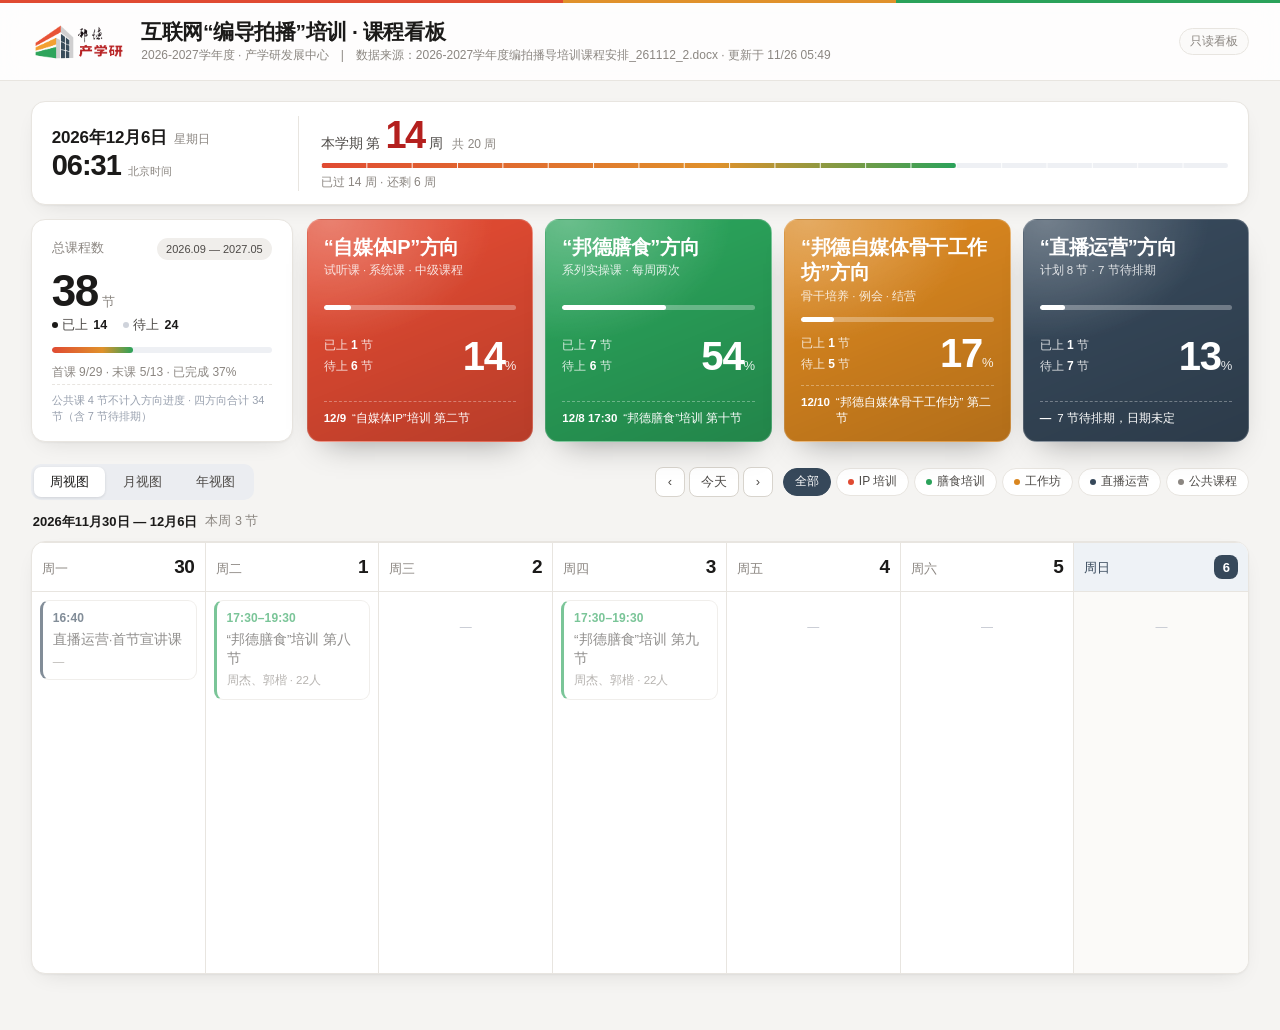
==== commit 1f284a29: "更新课程看板：四方向卡片渐变配色、移动端适配（2026/11/27 15:08:24）" ====
--- a/docs/index.html
+++ b/docs/index.html
@@ -4,7 +4,7 @@
 <meta charset="utf-8" />
 <meta name="viewport" content="width=device-width, initial-scale=1" />
 <title>编导拍播培训 · 课程看板</title>
-<link rel="stylesheet" href="./styles.css?v=a2d7a76d" />
+<link rel="stylesheet" href="./styles.css?v=0d4b1007" />
 <link rel="icon" href="./assets/logo.png" />
 </head>
 <body>
@@ -38,6 +38,33 @@
 </header>
 
 <main>
+  <!-- 当前时间 / 学期周次 -->
+  <section class="nowbar" id="nowbar">
+    <div class="now-clock-block">
+      <div class="now-row">
+        <span class="now-date" id="now-date">—</span>
+        <span class="now-weekday" id="now-weekday">—</span>
+      </div>
+      <div class="now-row now-row-time">
+        <span class="now-time" id="now-time">—</span>
+        <span class="now-tz">北京时间</span>
+      </div>
+    </div>
+
+    <span class="now-sep"></span>
+
+    <div class="sem-block">
+      <div class="sem-head">
+        <span class="sem-label">本学期 第</span>
+        <span class="sem-num" id="sem-week">—</span>
+        <span class="sem-label">周</span>
+        <span class="sem-total" id="sem-total">共 — 周</span>
+      </div>
+      <div class="sem-bar" id="sem-bar"><span id="sem-bar-fill" style="width:0%"></span></div>
+      <div class="sem-foot" id="sem-foot">—</div>
+    </div>
+  </section>
+
   <!-- 总览 -->
   <section class="overview">
     <div class="card total-card">
@@ -209,8 +236,8 @@
 
 <div class="toast" id="toast" hidden></div>
 
-<script>window.__BUILD__={readonly:true,builtAt:"2026-11-26T05:22:00.114Z"};</script>
-<script src="./docx-client.js?v=a2d7a76d"></script>
-<script src="./app.js?v=a2d7a76d"></script>
+<script>window.__BUILD__={readonly:true,builtAt:"2026-11-27T07:07:28.142Z"};</script>
+<script src="./docx-client.js?v=0d4b1007"></script>
+<script src="./app.js?v=0d4b1007"></script>
 </body>
 </html>
--- a/docs/styles.css
+++ b/docs/styles.css
@@ -154,6 +154,79 @@
 
 /* ---------------- 主体 ---------------- */
 main { max-width: 1800px; margin: 0 auto; padding: 20px var(--pad) 56px; }
+
+/* ---------------- 当前时间 / 学期周次 ---------------- */
+.nowbar {
+  display: flex;
+  align-items: center;
+  gap: 22px;
+  padding: 14px 20px 13px;
+  margin-bottom: 14px;
+  background: var(--surface);
+  border: 1px solid var(--line);
+  border-radius: var(--radius);
+  box-shadow: var(--shadow);
+}
+.now-clock-block { flex: none; min-width: 224px; }
+.now-row { display: flex; align-items: baseline; gap: 7px; }
+.now-date {
+  font-size: 17px;
+  font-weight: 600;
+  color: var(--text);
+  letter-spacing: -.01em;
+  font-variant-numeric: tabular-nums;
+}
+.now-weekday { font-size: 12px; color: var(--muted); }
+.now-row-time { margin-top: -1px; }
+.now-time {
+  font-size: 29px;
+  font-weight: 600;
+  line-height: 1.12;
+  letter-spacing: -.035em;
+  font-variant-numeric: tabular-nums;
+  color: var(--text);
+}
+.now-tz { font-size: 11px; color: var(--muted); letter-spacing: .02em; }
+
+.now-sep { width: 1px; align-self: stretch; background: var(--line); flex: none; }
+
+.sem-block { flex: 1; min-width: 0; }
+.sem-head { display: flex; align-items: baseline; gap: 5px; }
+.sem-label { font-size: 13.5px; color: var(--text-2); }
+.sem-num {
+  font-size: 38px;
+  font-weight: 700;
+  line-height: 1;
+  color: var(--brand);
+  letter-spacing: -.045em;
+  font-variant-numeric: tabular-nums;
+}
+.sem-total { font-size: 12px; color: var(--muted); margin-left: 4px; font-variant-numeric: tabular-nums; }
+.sem-bar {
+  position: relative;
+  height: 5px;
+  margin: 8px 0 5px;
+  border-radius: 5px;
+  background: #eef0f4;
+  overflow: hidden;
+}
+.sem-bar > span {
+  display: block;
+  height: 100%;
+  border-radius: 5px;
+  background: linear-gradient(90deg, var(--stripe-red), var(--stripe-orange) 62%, var(--stripe-green));
+  transition: width .5s cubic-bezier(.3,.8,.3,1);
+}
+/* 20 等分的刻线，一眼看出第几周 */
+.sem-bar::after {
+  content: "";
+  position: absolute;
+  inset: 0;
+  background-image: linear-gradient(90deg, rgba(255,255,255,.92) 1px, transparent 1px);
+  background-size: calc(100% / var(--sem-total, 20)) 100%;
+  pointer-events: none;
+}
+.sem-foot { font-size: 12px; color: var(--muted); font-variant-numeric: tabular-nums; }
 
 .overview {
   display: grid;
@@ -713,6 +786,15 @@
 @media (max-width: 820px) {
   main { padding: 14px 12px 44px; }
 
+  /* 时间条：窄屏改成两行，周次占满一整行 */
+  .nowbar { flex-wrap: wrap; gap: 10px 14px; padding: 12px 14px; margin-bottom: 10px; }
+  .now-clock-block { min-width: 0; flex: 1 1 auto; }
+  .now-sep { display: none; }
+  .sem-block { max-width: none; flex: 1 1 100%; }
+  .now-date { font-size: 15px; }
+  .now-time { font-size: 24px; }
+  .sem-num { font-size: 30px; }
+
   /* 顶栏：品牌独占一行，操作区落到第二行，避免挤成竖排 */
   .topbar {
     padding: 10px 12px;
@@ -861,3 +943,32 @@
   body.has-dirty .toast { bottom: 88px; }
   .drag-hint { font-size: 11.5px; }
 }
+
+/* ================= 四方向卡片：彩色渐变底 + 全白文字（2026-11-27 调整） ================= */
+.track-card {
+  background:
+    radial-gradient(125% 95% at 10% 0%, rgba(255, 255, 255, .30), rgba(255, 255, 255, 0) 58%),
+    linear-gradient(158deg, rgba(0, 0, 0, 0) 18%, rgba(0, 0, 0, .18) 100%),
+    var(--tc);
+  border-color: rgba(255, 255, 255, .18);
+  box-shadow: 0 16px 32px -18px rgba(0, 0, 0, .42);
+  color: #fff;
+}
+.track-card::before { display: none; }
+.track-card .track-name { color: #fff; }
+.track-card .track-sub { color: rgba(255, 255, 255, .84); }
+.track-card .track-ratio { color: rgba(255, 255, 255, .88); }
+.track-card .track-ratio b { color: #fff; }
+.track-card .track-bar { background: rgba(255, 255, 255, .30); }
+.track-card .track-bar > span { background: #fff; }
+.track-card .track-meta { color: rgba(255, 255, 255, .84); }
+.track-card .track-meta b { color: #fff; font-weight: 600; }
+.track-card .track-next { color: rgba(255, 255, 255, .82); border-top-color: rgba(255, 255, 255, .32); }
+.track-card .track-next b { color: #fff; }
+.track-card .track-next .nx-date { color: #fff; }
+
+/* 移动端：筛选标签改为换行，不再横向滚动（避免右侧露半截的观感） */
+@media (max-width: 760px) {
+  .chips { flex-wrap: wrap; overflow-x: visible; }
+  .chip { flex: 0 0 auto; }
+}
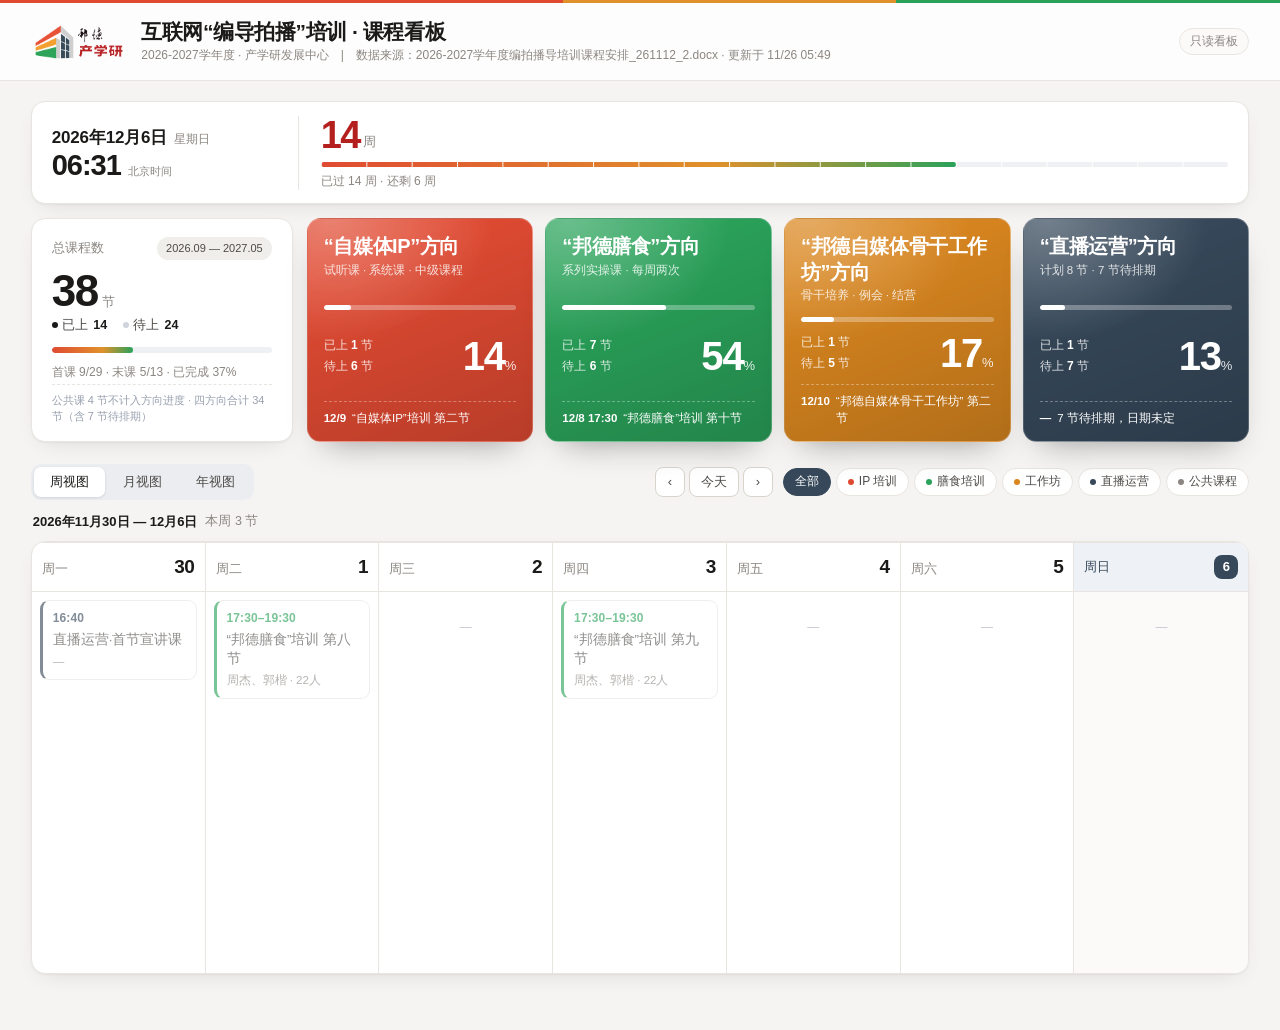
==== commit 46d38283: "更新课程看板：四方向卡片渐变配色、移动端适配（2026/11/27 17:25:11）" ====
--- a/docs/index.html
+++ b/docs/index.html
@@ -4,7 +4,7 @@
 <meta charset="utf-8" />
 <meta name="viewport" content="width=device-width, initial-scale=1" />
 <title>编导拍播培训 · 课程看板</title>
-<link rel="stylesheet" href="./styles.css?v=0d4b1007" />
+<link rel="stylesheet" href="./styles.css?v=bfb68a70" />
 <link rel="icon" href="./assets/logo.png" />
 </head>
 <body>
@@ -55,10 +55,8 @@
 
     <div class="sem-block">
       <div class="sem-head">
-        <span class="sem-label">本学期 第</span>
         <span class="sem-num" id="sem-week">—</span>
-        <span class="sem-label">周</span>
-        <span class="sem-total" id="sem-total">共 — 周</span>
+        <span class="sem-unit">周</span>
       </div>
       <div class="sem-bar" id="sem-bar"><span id="sem-bar-fill" style="width:0%"></span></div>
       <div class="sem-foot" id="sem-foot">—</div>
@@ -236,8 +234,8 @@
 
 <div class="toast" id="toast" hidden></div>
 
-<script>window.__BUILD__={readonly:true,builtAt:"2026-11-27T07:07:28.142Z"};</script>
-<script src="./docx-client.js?v=0d4b1007"></script>
-<script src="./app.js?v=0d4b1007"></script>
+<script>window.__BUILD__={readonly:true,builtAt:"2026-11-27T09:24:37.612Z"};</script>
+<script src="./docx-client.js?v=bfb68a70"></script>
+<script src="./app.js?v=bfb68a70"></script>
 </body>
 </html>
--- a/docs/styles.css
+++ b/docs/styles.css
@@ -191,8 +191,15 @@
 .now-sep { width: 1px; align-self: stretch; background: var(--line); flex: none; }
 
 .sem-block { flex: 1; min-width: 0; }
-.sem-head { display: flex; align-items: baseline; gap: 5px; }
-.sem-label { font-size: 13.5px; color: var(--text-2); }
+.sem-head { display: flex; align-items: baseline; gap: 3px; }
+/* 周次单位：跟在数字后面，小一号、灰度、贴紧基线 */
+.sem-unit {
+  font-size: 13px;
+  font-weight: 500;
+  color: var(--muted);
+  letter-spacing: .04em;
+  transform: translateY(-2px);
+}
 .sem-num {
   font-size: 38px;
   font-weight: 700;
@@ -201,7 +208,6 @@
   letter-spacing: -.045em;
   font-variant-numeric: tabular-nums;
 }
-.sem-total { font-size: 12px; color: var(--muted); margin-left: 4px; font-variant-numeric: tabular-nums; }
 .sem-bar {
   position: relative;
   height: 5px;
@@ -965,10 +971,10 @@
 .track-card .track-meta b { color: #fff; font-weight: 600; }
 .track-card .track-next { color: rgba(255, 255, 255, .82); border-top-color: rgba(255, 255, 255, .32); }
 .track-card .track-next b { color: #fff; }
-.track-card .track-next .nx-date { color: #fff; }
+.track-card .track-next .nx-date { color: #fff; }
 
 /* 移动端：筛选标签改为换行，不再横向滚动（避免右侧露半截的观感） */
 @media (max-width: 760px) {
   .chips { flex-wrap: wrap; overflow-x: visible; }
   .chip { flex: 0 0 auto; }
-}
+}
